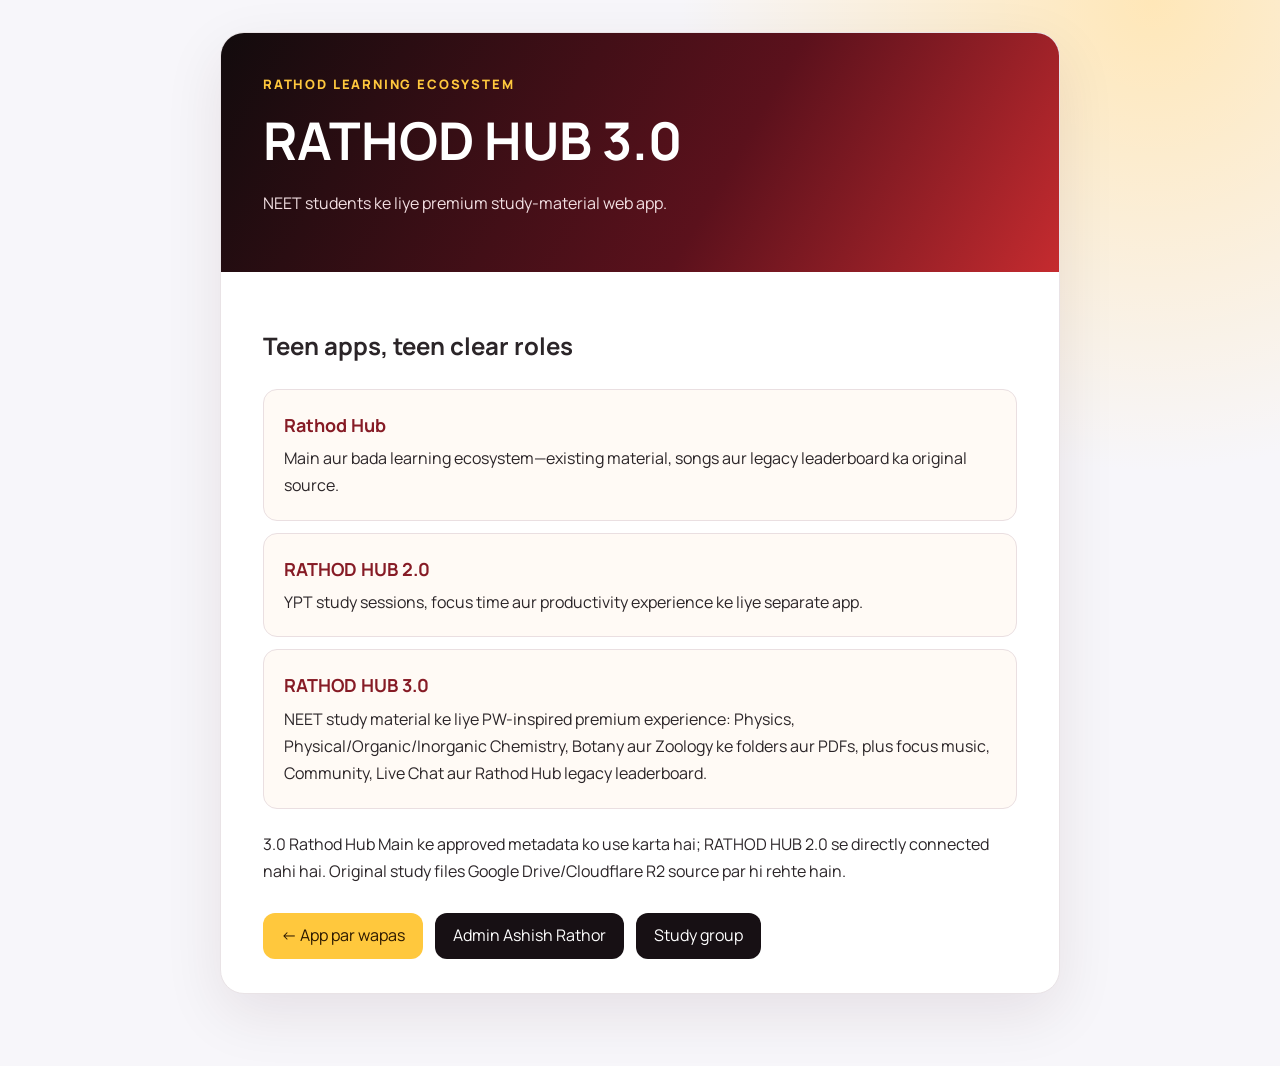
==== about.html @ cc2d690e "Finalize RATHOD HUB 3.0 branding, app-family SEO and Google metadata" ====
<!doctype html><html lang="hi-IN"><head><meta charset="utf-8"><meta name="viewport" content="width=device-width,initial-scale=1,viewport-fit=cover"><meta name="theme-color" content="#c92830"><link rel="canonical" href="https://teachnlogy7509-pixel.github.io/RATHOD-HUB-3.0/about.html"><link rel="icon" href="icons/icon.svg"><link rel="manifest" href="manifest.webmanifest"><link rel="stylesheet" href="styles.css"><title>About RATHOD HUB 3.0 — Rathod Learning Apps</title><meta name="description" content="Rathod Hub app family: Rathod Hub main ecosystem, RATHOD HUB 2.0 for YPT and focus time, and RATHOD HUB 3.0 for NEET study material."><style>body{background:#f7f6fa}.legal-shell{min-height:100vh;padding:32px 20px 72px;background:radial-gradient(circle at 90% 0,#ffe7b8 0,transparent 30%),#f7f6fa}.legal-card{max-width:840px;margin:auto;background:#fff;border:1px solid #e9e3e6;border-radius:24px;overflow:hidden;box-shadow:0 20px 60px rgba(50,15,22,.09)}.legal-hero{padding:42px;background:linear-gradient(120deg,#120b0d,#5b111c 60%,#c52b2f);color:white}.legal-brand{color:#ffc83d;font-weight:800;letter-spacing:.14em;font-size:13px}.legal-hero h1{font-size:clamp(32px,6vw,52px);margin:12px 0 8px}.legal-hero p{color:#f2dfe2;max-width:620px}.legal-body{padding:34px 42px;color:#2b2528;line-height:1.7}.family{display:grid;gap:12px;margin:22px 0}.family article{padding:20px;border:1px solid #eadfe1;border-radius:14px;background:#fffaf5}.family b{display:block;font-size:18px;color:#861b25}.family p{margin:5px 0 0}.legal-actions{display:flex;gap:12px;flex-wrap:wrap;margin-top:28px}.legal-btn{display:inline-flex;align-items:center;justify-content:center;min-height:46px;padding:0 18px;border-radius:12px;text-decoration:none;background:#171014;color:#fff!important}.legal-btn.gold{background:#ffc83d;color:#2a1700!important}@media(max-width:600px){.legal-shell{padding:0 0 40px}.legal-card{border-radius:0;border-left:0;border-right:0}.legal-hero,.legal-body{padding:28px 22px}}</style></head><body><main class="legal-shell"><article class="legal-card"><header class="legal-hero"><div class="legal-brand">RATHOD LEARNING ECOSYSTEM</div><h1>RATHOD HUB 3.0</h1><p>NEET students ke liye premium study-material web app.</p></header><div class="legal-body"><h2>Teen apps, teen clear roles</h2><div class="family"><article><b>Rathod Hub</b><p>Main aur bada learning ecosystem—existing material, songs aur legacy leaderboard ka original source.</p></article><article><b>RATHOD HUB 2.0</b><p>YPT study sessions, focus time aur productivity experience ke liye separate app.</p></article><article><b>RATHOD HUB 3.0</b><p>NEET study material ke liye PW-inspired premium experience: Physics, Physical/Organic/Inorganic Chemistry, Botany aur Zoology ke folders aur PDFs, plus focus music, Community, Live Chat aur Rathod Hub legacy leaderboard.</p></article></div><p>3.0 Rathod Hub Main ke approved metadata ko use karta hai; RATHOD HUB 2.0 se directly connected nahi hai. Original study files Google Drive/Cloudflare R2 source par hi rehte hain.</p><div class="legal-actions"><a class="legal-btn gold" href="index.html">← App par wapas</a><a class="legal-btn" href="https://t.me/Ashish_Thakur1" target="_blank" rel="noopener">Admin Ashish Rathor</a><a class="legal-btn" href="https://t.me/YPTSTUDY1" target="_blank" rel="noopener">Study group</a></div></div></article></main></body></html>
---- styles.css ----
@import url('https://fonts.googleapis.com/css2?family=Manrope:wght@400;500;600;700;800&display=swap');
:root{--ink:#171423;--muted:#777383;--canvas:#f6f5f9;--card:#fff;--line:#e9e6ef;--purple:#5a43d6;--purple2:#755ef0;--deep:#24185f;--lime:#d9ff69;--green:#16a779;--orange:#ff8a50;--shadow:0 10px 34px rgba(45,31,89,.08)}*{box-sizing:border-box}html{scroll-behavior:smooth}body{margin:0;min-height:100%;background:var(--canvas);color:var(--ink);font-family:Manrope,system-ui,sans-serif;-webkit-font-smoothing:antialiased}button,input,textarea,select{font:inherit}.app-shell{display:grid;grid-template-columns:256px minmax(0,1fr);min-height:100vh}.sidebar{position:sticky;top:0;height:100vh;padding:28px 18px 20px;background:#181329;color:white;display:flex;flex-direction:column;z-index:30}.brand{display:flex;align-items:center;gap:12px;padding:0 8px 34px;color:white;text-decoration:none;font-size:17px;font-weight:800;letter-spacing:.2px}.brand-mark,.mini-mark{display:grid;place-items:center;background:linear-gradient(145deg,#806cff,#563cda);color:#fff;box-shadow:0 9px 22px #806cff44}.brand-mark{width:42px;height:42px;border-radius:12px;font-size:21px}.brand b{color:#a899ff}.brand small{display:block;font-size:7px;letter-spacing:1.7px;color:#817d91;margin-top:2px}.sidebar nav{display:grid;gap:7px}.nav-item{min-height:49px;border:0;background:transparent;color:#a9a5b3;border-radius:11px;padding:0 13px;display:flex;align-items:center;gap:13px;text-align:left;cursor:pointer;font-weight:600}.nav-item:hover,.nav-item.active{color:#fff;background:#ffffff10}.nav-item.active{box-shadow:inset 3px 0 #8b76ff}.nav-icon{width:25px;font-size:20px;text-align:center}.nav-item i{margin-left:auto;font-size:8px;font-style:normal;background:#e7485c;color:#fff;padding:3px 5px;border-radius:4px;letter-spacing:.6px}.vip-panel{margin-top:26px;padding:15px;border:1px solid #ffffff12;border-radius:13px;background:linear-gradient(135deg,#2d2350,#201a38);display:flex;align-items:center;gap:10px}.vip-panel>span{display:grid;place-items:center;width:33px;height:33px;border-radius:9px;background:var(--lime);color:#322479}.vip-panel div{display:grid}.vip-panel b{font-size:12px}.vip-panel small{font-size:9px;color:#9993aa;margin-top:2px}.sidebar-foot{margin-top:auto;display:grid;gap:9px}.primary,.ghost,.cta-light,.play-btn{min-height:45px;border:0;border-radius:10px;padding:0 17px;cursor:pointer;font-weight:800;transition:.2s}.primary{background:var(--purple);color:white;box-shadow:0 7px 18px #5a43d63d}.primary:hover,.cta-light:hover{transform:translateY(-1px)}.ghost{background:#ffffff0f;color:#fff}.full{width:100%}main{padding:0 38px 54px;min-width:0;max-width:1500px;width:100%;margin:auto}.topbar{height:94px;display:flex;align-items:center;gap:14px}.topbar h1{font-size:23px;margin:1px 0 0}.topbar small{font-size:9px;letter-spacing:1.8px;color:var(--muted);font-weight:800}.top-actions{margin-left:auto;display:flex;align-items:center;gap:10px}.round-btn,.icon-btn{border:1px solid var(--line);background:var(--card);color:var(--ink);cursor:pointer}.round-btn{position:relative;width:42px;height:42px;border-radius:50%}.round-btn>span{position:absolute;right:5px;top:5px;width:7px;height:7px;background:#f35e6c;border:2px solid white;border-radius:50%}.icon-btn{width:42px;height:42px;border-radius:10px}.topbar #menuBtn,.mobile-brand{display:none}.badge{padding:8px 11px;border-radius:9px;background:white;border:1px solid var(--line);color:var(--muted);font-size:11px;font-weight:700}.badge.online{background:#e9f9f3;border-color:#c6ecde;color:#087b58}.view{display:none;animation:fadeUp .3s ease}.view.active{display:block}@keyframes fadeUp{from{opacity:.25;transform:translateY(8px)}}.card{background:var(--card);border:1px solid var(--line);border-radius:18px;box-shadow:var(--shadow)}.hero{position:relative;min-height:350px;padding:45px 48px;overflow:hidden;display:grid;grid-template-columns:1.1fr .9fr;background:linear-gradient(125deg,#3b288b 0%,#6245df 58%,#7658f2 100%);color:white}.hero:before{content:"";position:absolute;width:350px;height:350px;border:1px solid #ffffff15;border-radius:50%;right:-80px;top:-120px}.hero:after{content:"";position:absolute;width:180px;height:180px;background:#8f78ff;border-radius:50%;filter:blur(60px);right:28%;bottom:-120px}.hero-copy{z-index:2;align-self:center}.hero-label{display:inline-flex;background:#ffffff12;border:1px solid #ffffff1d;border-radius:7px;padding:7px 9px;font-size:9px;font-weight:800;letter-spacing:1.4px}.hero h2{font-size:45px;line-height:1.1;margin:16px 0 12px;letter-spacing:-1.5px}.hero p{max-width:580px;color:#e4defe;font-size:15px;line-height:1.65;margin:0}.hero-actions{display:flex;align-items:center;gap:12px;margin-top:24px}.cta-light{background:var(--lime);color:#2c215b}.cta-light span{margin-left:8px}.play-btn{background:transparent;color:white;border:1px solid #ffffff33}.play-btn span{font-size:10px;margin-right:7px}.hero-proof{display:flex;gap:9px;margin-top:22px;font-size:10px;color:#c9c0f3;font-weight:700}.hero-visual{position:relative;display:grid;place-items:center;z-index:2}.halo{position:absolute;width:265px;height:265px;border-radius:50%;background:#ffffff09;border:1px solid #ffffff17;box-shadow:0 0 0 35px #ffffff05}.book-stack{transform:rotate(-8deg);z-index:2}.book{position:relative;width:220px;height:64px;border-radius:9px 14px 14px 9px;padding:19px 21px;font-size:12px;font-weight:800;letter-spacing:1.2px;box-shadow:0 18px 30px #22135d55;border-left:7px solid #201759}.book b{float:right}.b1{background:#dfff75;color:#352a65;transform:translateX(12px)}.b2{background:#ff9a6e;color:#47253d;transform:translateX(-5px)}.b3{background:#fff;color:#46367f;transform:translateX(16px)}.float-card{position:absolute;padding:9px 12px;border-radius:9px;background:#fff;color:#443777;font-size:10px;font-weight:800;box-shadow:0 12px 22px #27165b33}.fc1{top:44px;right:20px;transform:rotate(5deg)}.fc2{bottom:35px;left:10px;transform:rotate(-4deg)}.section-title{display:flex;align-items:end;justify-content:space-between;margin:30px 2px 15px}.section-title h2{font-size:22px;margin:3px 0}.eyebrow{font-size:9px;font-weight:800;letter-spacing:1.6px;color:var(--purple)}.text-btn{border:0;background:transparent;color:var(--purple);font-weight:800;cursor:pointer;font-size:12px}.quick-grid{display:grid;grid-template-columns:repeat(4,1fr);gap:13px}.quick-card{min-width:0;padding:17px;border:1px solid var(--line);border-radius:15px;background:#fff;display:grid;grid-template-columns:45px 1fr auto;align-items:center;gap:11px;text-align:left;cursor:pointer;transition:.2s}.quick-card:hover{transform:translateY(-3px);box-shadow:var(--shadow)}.subject-icon{width:45px;height:45px;border-radius:12px;display:grid;place-items:center;font-size:21px}.physics .subject-icon{background:#ece9ff;color:#5b45d4}.chemistry .subject-icon{background:#fff0e9;color:#e26938}.biology .subject-icon{background:#e8f8f1;color:#13956b}.maths .subject-icon{background:#edf4ff;color:#3770c8}.quick-card div{display:grid;min-width:0}.quick-card b{font-size:13px}.quick-card small{font-size:9px;color:var(--muted);margin-top:3px;white-space:nowrap;overflow:hidden;text-overflow:ellipsis}.quick-card em{font-style:normal;color:#aaa5b4}.home-grid{display:grid;grid-template-columns:1fr 1fr;gap:15px;margin-top:15px}.continue-card,.community-card{padding:22px}.card-head{display:flex;align-items:center;justify-content:space-between}.card-head h3,.community-card h3{margin:4px 0;font-size:18px}.progress-ring{display:grid;place-items:center;width:43px;height:43px;border:5px solid #ece9f2;border-top-color:var(--purple);border-radius:50%;font-size:9px;font-weight:800}.continue-body{margin-top:16px;display:grid;grid-template-columns:50px 1fr 34px;align-items:center;gap:12px;background:#f7f6fa;border-radius:12px;padding:12px}.lesson-icon{width:50px;height:50px;border-radius:11px;background:#ddd7ff;color:var(--purple);display:grid;place-items:center}.continue-body>div:nth-child(2){display:grid}.continue-body b{font-size:12px}.continue-body small{font-size:9px;color:var(--muted);margin-top:3px}.continue-body button{border:0;background:#fff;width:32px;height:32px;border-radius:9px;color:var(--purple);cursor:pointer}.progress{height:4px;background:#e7e3ed;border-radius:4px;margin-top:9px}.progress i{display:block;width:5%;height:100%;background:var(--purple);border-radius:4px}.community-card{position:relative;overflow:hidden;color:white;background:linear-gradient(135deg,#19152a,#332769);display:grid;grid-template-columns:1fr 140px}.community-card p{font-size:11px;color:#bab5ca;max-width:300px;line-height:1.6}.community-card .primary{font-size:11px;min-height:38px}.live-pill{font-size:8px;font-weight:800;letter-spacing:1px;color:#78efc2}.live-pill i,.online-dot,.live-users i{display:inline-block;width:7px;height:7px;border-radius:50%;background:#22d49b;margin-right:5px;box-shadow:0 0 0 4px #22d49b20}.community-orbit{position:relative;display:grid;place-items:center}.community-orbit:before{content:"";position:absolute;width:110px;height:110px;border:1px solid #ffffff18;border-radius:50%}.community-orbit span{position:absolute;display:grid;place-items:center;width:39px;height:39px;border-radius:50%;background:#fff}.community-orbit span:nth-child(1){top:15px}.community-orbit span:nth-child(2){left:10px;bottom:12px}.community-orbit span:nth-child(3){right:7px;bottom:22px}.stat-strip{display:flex;align-items:center;justify-content:center;gap:45px;margin-top:18px;padding:20px;background:#edeaf7;border-radius:15px}.stat-strip button{border:0;background:transparent;display:grid;cursor:pointer}.stat-strip b{font-size:19px;color:#32276b}.stat-strip span{font-size:9px;color:var(--muted)}.stat-strip i{height:30px;width:1px;background:#d9d5e6}.page-banner{min-height:180px;border-radius:18px;background:linear-gradient(120deg,#ede9ff,#f8f6ff);padding:34px;display:flex;align-items:center;justify-content:space-between;border:1px solid #e2dcfb}.page-banner h2{font-size:32px;margin:5px 0}.page-banner p{color:var(--muted);font-size:12px}.banner-symbol{font-size:65px;color:#755fe4;opacity:.45;margin-right:40px}.page-banner.compact{min-height:135px}.live-users{font-size:11px;font-weight:800;color:#137b5d;background:#fff;padding:10px 13px;border-radius:9px}.library-tools{margin:20px 0}.search{width:100%;height:48px;border:1px solid var(--line);background:#fff;border-radius:11px;padding:0 16px;outline:none}.search:focus,input:focus,textarea:focus,select:focus{border-color:#806af0;box-shadow:0 0 0 3px #7158e51a}.chips{display:flex;gap:8px;margin-top:13px;overflow:auto}.chip{min-height:37px;border:1px solid var(--line);background:#fff;color:var(--muted);padding:0 14px;border-radius:9px;cursor:pointer;font-size:11px;font-weight:700}.chip.active{background:var(--purple);border-color:var(--purple);color:#fff}.material-grid{display:grid;grid-template-columns:repeat(auto-fill,minmax(230px,1fr));gap:14px}.material{padding:18px;box-shadow:none}.material:hover{box-shadow:var(--shadow)}.material .file-icon{width:46px;height:46px;border-radius:11px;background:#efecff;color:var(--purple);display:grid;place-items:center}.material h3{margin:16px 0 6px;font-size:14px}.material p{min-height:34px;color:var(--muted);font-size:10px;line-height:1.6}.material footer{display:flex;align-items:center;justify-content:space-between;margin-top:15px}.subject{display:inline-block;background:#eeebff;color:var(--purple);border-radius:6px;padding:5px 7px;font-size:8px;font-weight:800}.material a{color:var(--purple);font-size:10px;font-weight:800;text-decoration:none}.empty{text-align:center;padding:60px;color:var(--muted)}.empty span{display:block;font-size:40px}.empty b{display:block;color:var(--ink);margin:10px 0 2px}.empty p{font-size:11px}.hidden{display:none!important}.chat-layout{height:calc(100vh - 265px);min-height:480px;margin-top:16px;display:grid;grid-template-rows:auto 1fr auto;overflow:hidden}.chat-head{padding:15px 19px;border-bottom:1px solid var(--line);display:flex;align-items:center;gap:10px}.room-avatar{width:43px;height:43px;border-radius:12px;background:var(--purple);color:#fff;display:grid;place-items:center;font-size:11px;font-weight:800}.chat-head>div:nth-child(2){display:grid}.chat-head b{font-size:12px}.chat-head small{font-size:9px;color:var(--muted);margin-top:3px}.chat-head .round-btn{margin-left:auto;border:0}.messages{padding:20px;overflow-y:auto;display:flex;flex-direction:column;gap:11px;background:#fbfafe}.message{align-self:flex-start;max-width:min(620px,83%);padding:10px 13px;border-radius:3px 14px 14px 14px;background:#f0edf7;font-size:12px}.message.mine{align-self:flex-end;background:var(--purple);color:#fff;border-radius:14px 3px 14px 14px}.message header{display:flex;gap:15px;justify-content:space-between;font-size:8px;color:var(--muted);margin-bottom:4px}.message.mine header{color:#d9d1ff}.message p{margin:0;line-height:1.5;word-break:break-word}.composer{padding:13px;display:grid;grid-template-columns:auto 1fr auto;gap:8px;border-top:1px solid var(--line)}.composer input{border:1px solid var(--line);border-radius:10px;padding:0 13px;outline:none}.attach-btn,.send-btn{width:42px;height:42px;border-radius:10px;cursor:pointer}.attach-btn{background:#f2f0f7;border:0;color:var(--purple)}.send-btn{background:var(--purple);border:0;color:#fff}.doubt-banner{background:linear-gradient(120deg,#2b206c,#6648df);color:white}.doubt-banner .eyebrow{color:#d9ff69}.doubt-banner p{color:#d8d2f2}.doubt-info{display:flex;gap:10px;align-items:center;margin:16px 0;padding:12px 15px;border-radius:11px;background:#fff3db;color:#76551a}.doubt-info p{margin:0;font-size:10px}.doubt-list{display:grid;gap:11px}.doubt{padding:18px;border:1px solid var(--line);border-radius:14px;background:#fff;display:grid;grid-template-columns:1fr auto;gap:10px}.doubt h3{font-size:13px;margin:8px 0}.doubt p,.doubt time{font-size:9px;color:var(--muted)}dialog{width:min(500px,calc(100% - 28px));border:0;border-radius:17px;padding:0;box-shadow:0 25px 70px #1c153f55}dialog::backdrop{background:#171124a8;backdrop-filter:blur(5px)}.modal-card{padding:24px;display:grid;gap:17px}.modal-head{display:flex;justify-content:space-between}.modal-head h3{margin:4px 0}.modal-card label{display:grid;gap:7px;font-size:11px;font-weight:800}.modal-card textarea,.modal-card select{border:1px solid var(--line);border-radius:9px;padding:11px;resize:vertical;outline:none}.toast{position:fixed;right:22px;bottom:22px;z-index:100;background:#181329;color:#fff;padding:11px 15px;border-radius:9px;font-size:11px;opacity:0;transform:translateY(12px);transition:.2s}.toast.show{opacity:1;transform:none}.mobile-nav{display:none}
@media(max-width:1000px){.quick-grid{grid-template-columns:1fr 1fr}.hero{grid-template-columns:1fr}.hero-visual{display:none}.home-grid{grid-template-columns:1fr}.hero h2{font-size:40px}}
@media(max-width:760px){body{background:#f7f6fa}.app-shell{display:block}.sidebar{display:none}main{padding:0 15px calc(92px + env(safe-area-inset-bottom));max-width:none}.topbar{position:sticky;top:0;z-index:20;height:66px;margin:0 -15px;padding:0 15px;background:#f7f6fae8;backdrop-filter:blur(14px);border-bottom:1px solid #ece9f1}.topbar #menuBtn,.desktop-heading,.top-actions .round-btn{display:none}.mobile-brand{display:flex;align-items:center;gap:9px;font-size:14px}.mini-mark{width:34px;height:34px;border-radius:10px}.top-actions{margin-left:auto}.badge{font-size:8px;padding:6px 8px}.hero{min-height:330px;padding:30px 22px;border-radius:16px;margin-top:10px;background:linear-gradient(145deg,#37267f,#6749df)}.hero h2{font-size:34px;margin-top:20px}.hero p{font-size:13px}.hero-actions{align-items:stretch;flex-direction:column}.hero-actions button{width:100%}.hero-proof{justify-content:center}.section-title{margin-top:25px}.section-title h2{font-size:19px}.quick-grid{display:flex;overflow-x:auto;scroll-snap-type:x mandatory;gap:10px;margin-right:-15px;padding-right:15px;scrollbar-width:none}.quick-card{flex:0 0 82%;scroll-snap-align:start;min-height:86px}.home-grid{display:block}.continue-card,.community-card{margin-top:12px;padding:18px}.community-card{min-height:190px;grid-template-columns:1fr 110px}.stat-strip{gap:17px;padding:15px 8px;justify-content:space-around}.stat-strip b{font-size:15px}.stat-strip span{font-size:7px}.page-banner{min-height:150px;margin:10px 0 0;padding:24px 20px;border-radius:15px}.page-banner h2{font-size:26px}.page-banner p{font-size:10px;line-height:1.5}.banner-symbol{display:none}.page-banner.compact{min-height:125px}.library-tools{margin:14px 0}.search{height:46px}.chips{margin-right:-15px;padding-right:15px}.chip{flex:0 0 auto}.material-grid{grid-template-columns:1fr}.material{display:grid;grid-template-columns:48px 1fr;column-gap:12px}.material h3{margin:2px 0 5px}.material p{margin:0}.material footer{grid-column:2;margin-top:9px}.chat-layout{height:calc(100dvh - 220px);min-height:430px;margin-top:12px;border-radius:15px}.messages{padding:14px}.composer{padding:10px}.attach-btn,.send-btn{width:40px;height:40px}.doubt-banner{align-items:flex-start;flex-direction:column;gap:12px}.doubt-banner .cta-light{width:100%}.doubt{grid-template-columns:1fr}.mobile-nav{position:fixed;display:grid;grid-template-columns:repeat(4,1fr);left:10px;right:10px;bottom:calc(8px + env(safe-area-inset-bottom));height:67px;padding:5px;background:#181329;border-radius:18px;z-index:40;box-shadow:0 14px 35px #17112455}.mobile-nav button{border:0;background:transparent;color:#858090;display:grid;place-items:center;align-content:center;gap:2px;border-radius:13px;cursor:pointer}.mobile-nav button.active{color:#fff;background:#ffffff0d}.mobile-nav span{font-size:21px;line-height:1}.mobile-nav small{font-size:8px;font-weight:700}.mobile-nav .mobile-live span{display:grid;place-items:center;width:34px;height:34px;margin-top:-20px;border-radius:50%;background:var(--lime);color:#332773;border:4px solid #181329}.toast{left:15px;right:15px;bottom:95px;text-align:center}.view{padding-bottom:6px}}
@media(prefers-color-scheme:dark){:root{--canvas:#111018;--card:#1b1924;--ink:#fff;--muted:#aaa5b3;--line:#302d3a;--shadow:none}.topbar{background:#111018e8}.quick-card,.search,.chip,.doubt{background:var(--card)}.continue-body,.messages{background:#15131d}.continue-body button{background:#262330}.stat-strip{background:#201c32}.page-banner{background:linear-gradient(120deg,#211b3e,#181525)}.round-btn,.icon-btn,.badge{background:var(--card);color:var(--ink)}.doubt-info{background:#322918;color:#f2cc81}}@media(prefers-reduced-motion:reduce){*{scroll-behavior:auto!important;transition:none!important;animation:none!important}}
.batch-bar{min-height:128px;padding:26px 31px;border-radius:18px 18px 0 0;background:linear-gradient(120deg,#1d1a25,#4a4b52);color:#fff;display:flex;align-items:center;justify-content:space-between}.batch-bar span:first-child{font-size:9px;letter-spacing:1.5px;color:#c7c2d6;font-weight:800}.batch-bar h2{font-size:27px;margin:7px 0}.vip-badge{padding:10px 13px!important;border:1px solid #d9ff69;border-radius:9px;color:#d9ff69!important}.catalog-shell{margin-top:-1px;border-radius:0 0 18px 18px;padding:27px;min-height:510px;box-shadow:none}.catalog-top{display:grid;grid-template-columns:auto 1fr 340px;align-items:center;gap:14px;padding-bottom:20px;border-bottom:1px solid var(--line)}.catalog-top h2{font-size:24px;margin:4px 0}.catalog-top p{font-size:10px;color:var(--muted);margin:0}.catalog-search{align-self:center}.back-btn{width:40px;height:40px;border:1px solid var(--line);border-radius:10px;background:var(--card);color:var(--ink);font-size:19px;cursor:pointer}.catalog-grid{display:grid;gap:13px;margin-top:21px}.subject-catalog{grid-template-columns:repeat(3,1fr)}.subject-card{min-height:100px;padding:15px;border:1px solid var(--line);border-radius:13px;background:var(--card);display:grid;grid-template-columns:48px 1fr auto;align-items:center;gap:13px;text-align:left;cursor:pointer;transition:.2s}.subject-card:hover,.folder-card:hover{transform:translateY(-2px);box-shadow:var(--shadow);border-color:#d3ccef}.catalog-icon{width:48px;height:48px;border-radius:12px;display:grid;place-items:center;font-size:21px;background:#efecff}.subject-card.orange .catalog-icon{background:#fff0e8}.subject-card.rose .catalog-icon{background:#ffebef}.subject-card.blue .catalog-icon{background:#eaf2ff}.subject-card.green .catalog-icon{background:#e8f8ef}.subject-card.cyan .catalog-icon{background:#e8f8fa}.subject-card div{display:grid}.subject-card div>span{font-size:8px;color:var(--purple);font-weight:800}.subject-card b{font-size:13px;margin:2px 0}.subject-card small{font-size:9px;color:var(--muted)}.subject-card em,.folder-card em{font-style:normal;font-size:22px;color:#aaa5b4}.folder-catalog{grid-template-columns:repeat(3,1fr)}.folder-card{position:relative;min-height:130px;padding:18px;border:1px solid var(--line);border-radius:13px;background:var(--card);display:grid;grid-template-columns:42px 1fr auto;align-items:center;gap:12px;text-align:left;cursor:pointer;transition:.2s;overflow:hidden}.folder-code{position:absolute;left:14px;top:12px;font-size:8px;font-weight:800;color:var(--purple);background:#efecff;border-radius:5px;padding:4px 6px}.folder-icon{width:42px;height:42px;margin-top:17px;border-radius:10px;background:#f5f2ff;color:var(--purple);display:grid;place-items:center;font-weight:800}.folder-card div{display:grid;margin-top:17px}.folder-card b{font-size:13px}.folder-card small{font-size:8px;color:var(--muted);margin:3px 0 8px}.folder-card div>span{font-size:8px;color:var(--green);font-weight:800}.pdf-catalog{grid-template-columns:1fr}.pdf-row{min-height:72px;padding:12px 15px;border:1px solid var(--line);border-radius:12px;background:var(--card);display:grid;grid-template-columns:45px 1fr auto auto;align-items:center;gap:12px}.pdf-icon{width:43px;height:43px;border-radius:9px;background:#ffe9e9;color:#d94747;display:grid;place-items:center;font-size:9px;font-weight:800}.pdf-row div{display:grid}.pdf-row b{font-size:12px}.pdf-row small,.pdf-size{font-size:9px;color:var(--muted)}.pdf-row a{padding:9px 13px;border-radius:8px;background:var(--purple);color:#fff;text-decoration:none;font-size:9px;font-weight:800}
@media(max-width:1000px){.subject-catalog,.folder-catalog{grid-template-columns:1fr 1fr}}
@media(max-width:760px){.batch-bar{min-height:112px;margin:10px 0 0;padding:20px;border-radius:15px 15px 0 0}.batch-bar h2{font-size:19px;max-width:230px}.vip-badge{font-size:7px}.catalog-shell{padding:16px;min-height:560px}.catalog-top{grid-template-columns:auto 1fr}.catalog-top .catalog-search{grid-column:1/3}.catalog-top h2{font-size:20px}.subject-catalog,.folder-catalog{grid-template-columns:1fr}.subject-card{min-height:88px}.folder-card{min-height:112px}.pdf-row{grid-template-columns:42px 1fr auto}.pdf-size{display:none}.pdf-row a{grid-column:3}.catalog-grid{margin-top:14px}}
.music-hero,.rank-hero{min-height:190px;padding:33px 38px;border-radius:18px;color:#fff;display:flex;align-items:center;justify-content:space-between;overflow:hidden}.music-hero{background:radial-gradient(circle at 82% 30%,#ba69ef 0,transparent 23%),linear-gradient(120deg,#20133f,#632c92)}.music-hero .eyebrow,.rank-hero .eyebrow{color:#d9ff69}.music-hero h2,.rank-hero h2{font-size:34px;margin:7px 0}.music-hero p,.rank-hero p{max-width:560px;color:#d8cfdf;font-size:11px}.music-stats{display:flex;gap:8px;font-size:9px;color:#d9ff69}.vinyl{width:126px;height:126px;border-radius:50%;display:grid;place-items:center;background:repeating-radial-gradient(circle,#16111f 0 7px,#292030 8px 10px);box-shadow:0 0 0 12px #ffffff0a}.vinyl i{width:39px;height:39px;border-radius:50%;display:grid;place-items:center;background:#d9ff69;color:#4a286a;font-style:normal;font-weight:800}.music-layout{display:grid;grid-template-columns:1fr 300px;gap:16px}.music-title{margin-top:24px}.song-list{display:grid;gap:9px}.song-row{min-height:68px;padding:10px 13px;border:1px solid var(--line);border-radius:12px;background:var(--card);display:grid;grid-template-columns:28px 44px 1fr 38px;align-items:center;gap:11px;text-align:left;cursor:pointer}.song-row:hover,.song-row.playing{border-color:#a58feb;background:#f8f5ff}.song-no{font-size:9px;color:var(--muted)}.song-cover{width:42px;height:42px;border-radius:9px;background:linear-gradient(145deg,#5d3c8a,#bf5ed8);color:#fff;display:grid;place-items:center;font-size:17px}.song-meta{display:grid}.song-meta b{font-size:11px}.song-meta small{font-size:8px;color:var(--muted);margin-top:3px}.play-circle{width:34px;height:34px;border-radius:50%;display:grid;place-items:center;background:#eee9ff;color:var(--purple);font-size:9px}.now-playing{position:sticky;top:110px;align-self:start;margin-top:24px;padding:23px;text-align:center}.album-art{height:190px;border-radius:15px;margin:16px 0;display:grid;place-items:center;background:radial-gradient(circle,#d9ff69 0 16%,#5d3b85 17% 31%,#24172e 32% 100%);box-shadow:inset 0 0 0 1px #ffffff16}.album-art span{font-size:25px}.now-playing h3{font-size:14px;margin:0}.now-playing p,.now-playing small{font-size:8px;color:var(--muted)}.now-playing audio{width:100%;height:40px;margin:13px 0}.rank-hero{background:radial-gradient(circle at 80% 20%,#d9ff6940 0,transparent 25%),linear-gradient(120deg,#1d1934,#5340ab)}.season-pill{padding:10px 13px;border:1px solid #d9ff69;border-radius:9px;color:#d9ff69;font-size:9px;font-weight:800}.podium{min-height:245px;display:flex;justify-content:center;align-items:end;gap:14px;padding:26px 15px 0}.podium-place{position:relative;width:180px;padding:20px 12px;text-align:center;border:1px solid var(--line);border-radius:16px 16px 0 0;background:var(--card);display:grid;justify-items:center}.podium-place.p1{min-height:220px;border-color:#e8c754;background:linear-gradient(#fffbed,var(--card))}.podium-place.p2{min-height:183px}.podium-place.p3{min-height:165px}.medal{position:absolute;top:-15px;font-size:27px}.rank-avatar{width:38px;height:38px;border-radius:50%;object-fit:cover;background:#e8e3ff;color:var(--purple);display:grid;place-items:center;font-size:10px;font-weight:800}.rank-avatar.large{width:57px;height:57px;margin:7px}.podium-place b{font-size:11px}.podium-place small{font-size:8px;color:var(--muted)}.podium-place strong{font-size:12px;color:var(--purple);margin-top:7px}.podium-place>i{position:absolute;bottom:-13px;width:30px;height:30px;border-radius:50%;display:grid;place-items:center;background:var(--purple);color:#fff;font-style:normal;font-size:10px;font-weight:800}.leaderboard-card{padding:20px;margin-top:14px;box-shadow:none}.leaderboard-head{display:flex;justify-content:space-between;align-items:end;padding-bottom:15px;border-bottom:1px solid var(--line)}.leaderboard-head h3{margin:4px 0}.leaderboard-head>span{font-size:9px;color:var(--muted)}.leaderboard-rows{display:grid}.leader-row{min-height:63px;display:grid;grid-template-columns:35px 42px 1fr auto;align-items:center;gap:10px;border-bottom:1px solid var(--line)}.rank-num{font-size:11px;color:var(--muted)}.leader-row>div{display:grid}.leader-row>div b{font-size:11px}.leader-row>div small,.leader-row>strong small{font-size:8px;color:var(--muted)}.leader-row>strong{font-size:12px;color:var(--purple)}
@media(max-width:760px){.mobile-nav.five{grid-template-columns:repeat(5,1fr)}.music-hero,.rank-hero{min-height:180px;margin-top:10px;padding:25px 21px}.music-hero h2,.rank-hero h2{font-size:28px}.vinyl{width:86px;height:86px}.music-layout{display:block}.now-playing{position:static;margin-top:14px}.album-art{height:150px}.song-row{grid-template-columns:25px 42px 1fr 34px}.podium{gap:7px;padding-left:0;padding-right:0}.podium-place{width:31%;padding:16px 5px}.podium-place.p1{min-height:200px}.podium-place.p2{min-height:170px}.podium-place.p3{min-height:154px}.podium-place b{max-width:100%;white-space:nowrap;overflow:hidden;text-overflow:ellipsis}.rank-avatar.large{width:48px;height:48px}.leaderboard-card{padding:14px}.leader-row{grid-template-columns:27px 38px 1fr auto}.season-pill{font-size:7px}}
.admin-hero{min-height:190px;padding:34px 38px;border-radius:18px;background:radial-gradient(circle at 78% 20%,#f7c94840 0,transparent 28%),linear-gradient(120deg,#120d0e,#65151c 58%,#b12429);color:#fff;display:flex;align-items:center;justify-content:space-between}.admin-hero .eyebrow{color:#f7c948}.admin-hero h2{font-size:33px;margin:7px 0}.admin-hero p{font-size:11px;color:#e5c8c8}.admin-shield{font-size:70px;filter:drop-shadow(0 15px 20px #0006)}.sync-status{display:flex;align-items:center;gap:11px;margin:15px 0;padding:14px 17px;border:1px solid #e7c45c;border-radius:12px;background:#fff9e8}.sync-dot{width:11px;height:11px;border-radius:50%;background:#18ac78;box-shadow:0 0 0 5px #18ac7820}.sync-status div{display:grid}.sync-status b{font-size:12px}.sync-status small{font-size:9px;color:var(--muted)}.admin-grid{display:grid;grid-template-columns:1fr 1fr;gap:15px}.admin-card{padding:23px;box-shadow:none}.admin-card h3{margin:5px 0}.admin-card>p{font-size:10px;color:var(--muted)}.admin-card label{display:grid;gap:6px;margin-top:13px;font-size:9px;font-weight:800;color:var(--muted)}.admin-card input,.admin-card select{height:43px;border:1px solid var(--line);border-radius:9px;background:var(--card);color:var(--ink);padding:0 11px;outline:none}.form-two{display:grid;grid-template-columns:1fr 1fr;gap:10px}.admin-submit{width:100%;height:44px;margin-top:17px;border:0;border-radius:9px;background:#c92830;color:#fff;font-weight:800;cursor:pointer}.admin-submit.gold{background:#f3bd34;color:#2c1711}.connector-note{margin-top:15px;padding:17px;border:1px dashed #c8a138;border-radius:12px;background:#191315;color:#fff}.connector-note b{font-size:11px;color:#f7c948}.connector-note p{font-size:9px;color:#b9aeb0;line-height:1.6;margin-bottom:0}
@media(max-width:760px){.admin-hero{min-height:170px;margin-top:10px;padding:24px 20px}.admin-hero h2{font-size:27px}.admin-shield{font-size:45px}.admin-grid{grid-template-columns:1fr}.form-two{grid-template-columns:1fr}.sync-status small{line-height:1.4}}
:root{--purple:#c92830;--purple2:#ef4b3f;--deep:#2a0f13;--lime:#f7c948}.sidebar{background:linear-gradient(180deg,#100c0d,#1b1113)}.brand-mark,.mini-mark{background:linear-gradient(145deg,#f0b52d,#c51f2b);box-shadow:0 9px 22px #c9283044}.brand b{color:#f4c84e}.nav-item.active{box-shadow:inset 3px 0 #f2be3b}.vip-panel{background:linear-gradient(135deg,#31161a,#1d1214);border-color:#f2be3b2e}.hero{background:radial-gradient(circle at 78% 24%,#ff9d3b45 0,transparent 27%),linear-gradient(125deg,#1a0f12 0%,#741b23 56%,#cf3536 100%)}.b1{background:#f7c948}.b2{background:#ff704f}.community-card{background:linear-gradient(135deg,#161012,#42151b)}.mobile-nav{background:#130e0f}.mobile-nav .mobile-live span{background:#f7c948;color:#5a161c;border-color:#130e0f}.music-hero{background:radial-gradient(circle at 82% 30%,#f7c94855 0,transparent 23%),linear-gradient(120deg,#120d0e,#681c28)}.rank-hero{background:radial-gradient(circle at 80% 20%,#f7c94855 0,transparent 25%),linear-gradient(120deg,#120d0e,#6f1d22)}.song-cover{background:linear-gradient(145deg,#c92830,#f2b93b)}.album-art{background:radial-gradient(circle,#f7c948 0 16%,#a3262c 17% 31%,#1b1113 32% 100%)}
.community-hero{min-height:190px;padding:34px 38px;border-radius:18px;background:radial-gradient(circle at 80% 30%,#f7c94855 0,transparent 24%),linear-gradient(120deg,#120d0e,#7c1b24 62%,#dc3639);color:#fff;display:flex;align-items:center;justify-content:space-between}.community-hero .eyebrow{color:#f7c948}.community-hero h2{font-size:34px;margin:7px 0}.community-hero p{font-size:11px;color:#f1d9d9}.community-faces{display:flex}.community-faces span{width:61px;height:61px;margin-left:-12px;border:5px solid #7a1c23;border-radius:50%;background:#fff;display:grid;place-items:center;font-size:27px}.community-composer{margin:15px 0;padding:15px;display:grid;grid-template-columns:43px 1fr auto;align-items:center;gap:11px;box-shadow:none}.composer-avatar,.post-avatar{border-radius:50%;background:linear-gradient(145deg,#f7c948,#d32830);color:#fff;display:grid;place-items:center;font-weight:800}.composer-avatar{width:43px;height:43px}.community-composer textarea{min-height:65px;border:1px solid var(--line);border-radius:11px;padding:12px;resize:vertical;outline:none}.community-composer button{height:42px;border:0;border-radius:9px;background:#c92830;color:#fff;padding:0 18px;font-weight:800;cursor:pointer}.community-filter{display:flex;justify-content:space-between;align-items:center;margin:20px 2px 11px}.community-filter b{font-size:14px}.community-filter span{font-size:9px;color:var(--muted)}.community-feed{display:grid;gap:12px;max-width:820px}.community-post{padding:18px;box-shadow:none}.community-post header{display:flex;align-items:center;gap:10px}.post-avatar{width:39px;height:39px;font-size:10px}.community-post header>div{display:grid}.community-post header b{font-size:11px}.community-post header small{font-size:8px;color:var(--muted)}.post-menu{margin-left:auto;color:var(--muted)}.community-post>p{font-size:12px;line-height:1.65;margin:15px 0;white-space:pre-wrap}.reaction-summary{min-height:25px;display:flex;align-items:center;gap:5px;border-bottom:1px solid var(--line);padding-bottom:8px}.reaction-summary span{font-size:9px;background:#f4f1f5;padding:4px 6px;border-radius:10px}.reaction-summary small{margin-left:auto;color:var(--muted);font-size:8px}.reaction-bar{display:grid;grid-template-columns:repeat(6,1fr);gap:5px;padding:9px 0}.reaction-bar button{height:34px;border:0;border-radius:8px;background:#f7f5f8;cursor:pointer}.reaction-bar button.active{background:#ffe4a1;box-shadow:inset 0 0 0 1px #e6b12d}.comment-list{display:grid;gap:8px}.comment{display:grid;grid-template-columns:31px 1fr;gap:8px}.comment>span{width:30px;height:30px;border-radius:50%;background:#efe9e9;color:#a02329;display:grid;place-items:center;font-size:8px;font-weight:800}.comment>div{background:#f6f4f6;border-radius:10px;padding:8px 10px}.comment b{font-size:9px}.comment small{font-size:7px;color:var(--muted)}.comment p{font-size:9px;margin:4px 0}.comment button,.show-comments{border:0;background:transparent;color:#b32229;font-size:8px;font-weight:800;cursor:pointer;padding:0}.show-comments{margin-top:9px}.support-links{display:grid;grid-template-columns:repeat(8,1fr);gap:9px;margin-top:16px}.support-links a{min-height:68px;border:1px solid var(--line);border-radius:12px;background:var(--card);color:var(--ink);text-decoration:none;display:grid;place-items:center;align-content:center;gap:4px}.support-links span{color:#c92830;font-size:18px}.support-links b{font-size:8px}.mobile-nav.six{grid-template-columns:repeat(6,1fr)}.mobile-nav.six small{font-size:7px}
@media(max-width:760px){.community-hero{min-height:170px;margin-top:10px;padding:25px 20px}.community-hero h2{font-size:28px}.community-faces span{width:43px;height:43px;font-size:19px}.community-composer{grid-template-columns:38px 1fr;padding:12px}.community-composer button{grid-column:2}.composer-avatar{width:38px;height:38px}.reaction-bar{grid-template-columns:repeat(6,1fr)}.support-links{grid-template-columns:repeat(4,1fr)}.community-filter span{display:none}.mobile-nav.six{left:5px;right:5px}.mobile-nav.six button{min-width:0}.mobile-nav.six span{font-size:18px}.mobile-nav.six .mobile-live span{width:32px;height:32px}.mobile-nav.six small{font-size:6px}}

.seo-intro{margin-top:18px;padding:24px 26px;box-shadow:none}.seo-intro h2{margin:6px 0 8px;font-size:20px}.seo-intro p{margin:0;color:var(--muted);font-size:11px;line-height:1.7;max-width:900px}@media(max-width:760px){.seo-intro{padding:20px}.seo-intro h2{font-size:18px}}
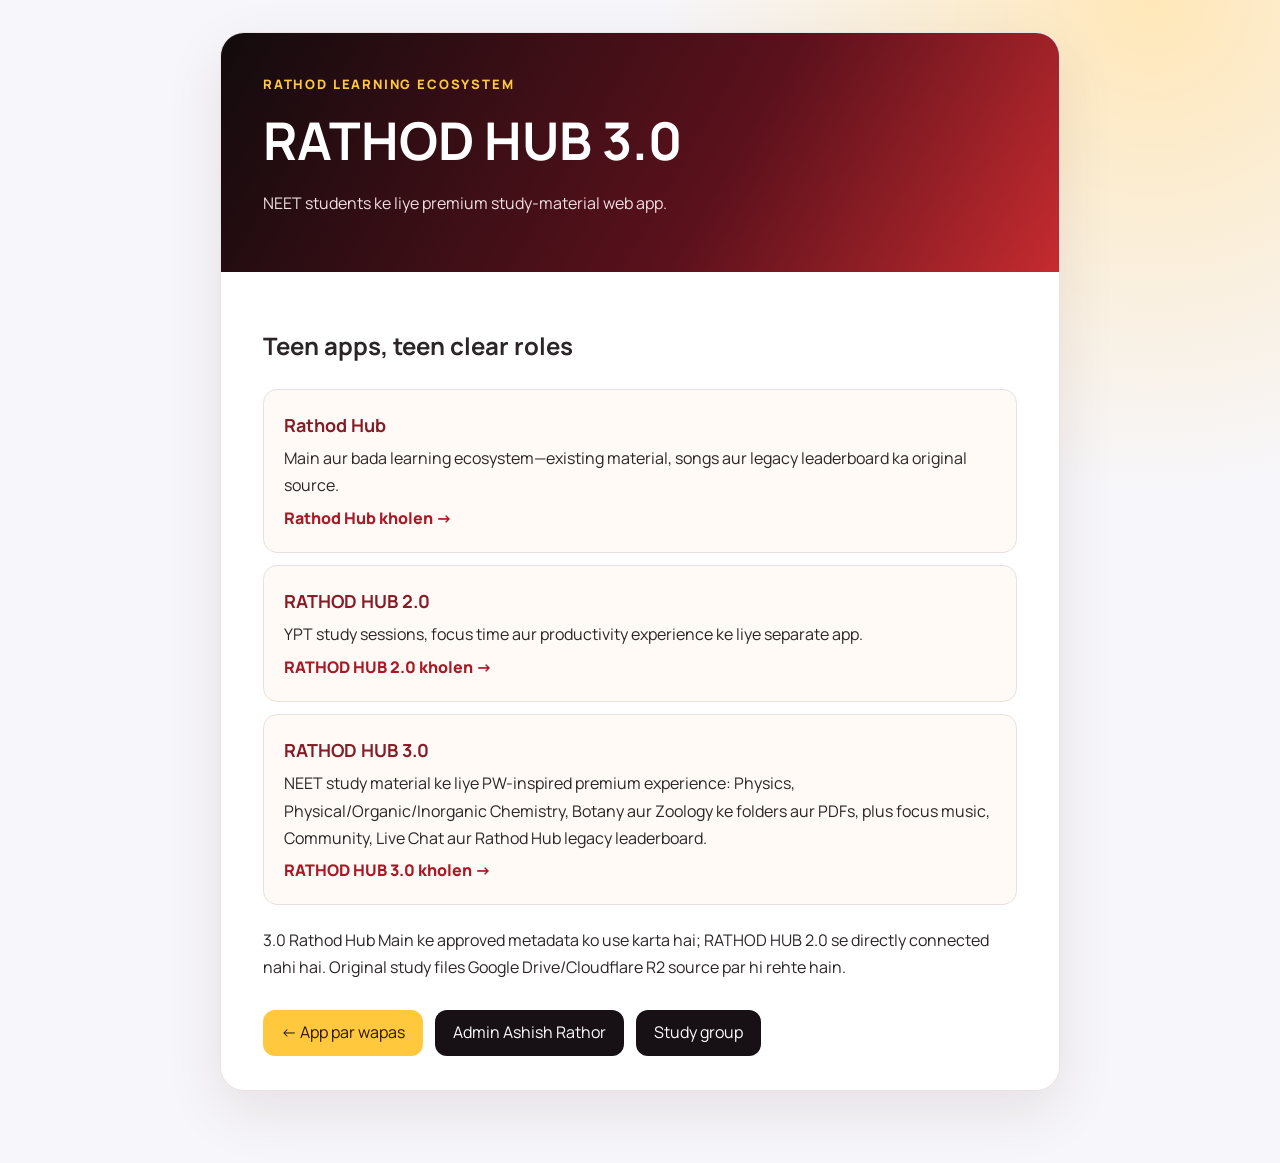
==== commit 66fd984c: "Add Google verification, app-family links and automatic Firebase data loading" ====
--- a/about.html
+++ b/about.html
@@ -1 +1 @@
-<!doctype html><html lang="hi-IN"><head><meta charset="utf-8"><meta name="viewport" content="width=device-width,initial-scale=1,viewport-fit=cover"><meta name="theme-color" content="#c92830"><link rel="canonical" href="https://teachnlogy7509-pixel.github.io/RATHOD-HUB-3.0/about.html"><link rel="icon" href="icons/icon.svg"><link rel="manifest" href="manifest.webmanifest"><link rel="stylesheet" href="styles.css"><title>About RATHOD HUB 3.0 — Rathod Learning Apps</title><meta name="description" content="Rathod Hub app family: Rathod Hub main ecosystem, RATHOD HUB 2.0 for YPT and focus time, and RATHOD HUB 3.0 for NEET study material."><style>body{background:#f7f6fa}.legal-shell{min-height:100vh;padding:32px 20px 72px;background:radial-gradient(circle at 90% 0,#ffe7b8 0,transparent 30%),#f7f6fa}.legal-card{max-width:840px;margin:auto;background:#fff;border:1px solid #e9e3e6;border-radius:24px;overflow:hidden;box-shadow:0 20px 60px rgba(50,15,22,.09)}.legal-hero{padding:42px;background:linear-gradient(120deg,#120b0d,#5b111c 60%,#c52b2f);color:white}.legal-brand{color:#ffc83d;font-weight:800;letter-spacing:.14em;font-size:13px}.legal-hero h1{font-size:clamp(32px,6vw,52px);margin:12px 0 8px}.legal-hero p{color:#f2dfe2;max-width:620px}.legal-body{padding:34px 42px;color:#2b2528;line-height:1.7}.family{display:grid;gap:12px;margin:22px 0}.family article{padding:20px;border:1px solid #eadfe1;border-radius:14px;background:#fffaf5}.family b{display:block;font-size:18px;color:#861b25}.family p{margin:5px 0 0}.legal-actions{display:flex;gap:12px;flex-wrap:wrap;margin-top:28px}.legal-btn{display:inline-flex;align-items:center;justify-content:center;min-height:46px;padding:0 18px;border-radius:12px;text-decoration:none;background:#171014;color:#fff!important}.legal-btn.gold{background:#ffc83d;color:#2a1700!important}@media(max-width:600px){.legal-shell{padding:0 0 40px}.legal-card{border-radius:0;border-left:0;border-right:0}.legal-hero,.legal-body{padding:28px 22px}}</style></head><body><main class="legal-shell"><article class="legal-card"><header class="legal-hero"><div class="legal-brand">RATHOD LEARNING ECOSYSTEM</div><h1>RATHOD HUB 3.0</h1><p>NEET students ke liye premium study-material web app.</p></header><div class="legal-body"><h2>Teen apps, teen clear roles</h2><div class="family"><article><b>Rathod Hub</b><p>Main aur bada learning ecosystem—existing material, songs aur legacy leaderboard ka original source.</p></article><article><b>RATHOD HUB 2.0</b><p>YPT study sessions, focus time aur productivity experience ke liye separate app.</p></article><article><b>RATHOD HUB 3.0</b><p>NEET study material ke liye PW-inspired premium experience: Physics, Physical/Organic/Inorganic Chemistry, Botany aur Zoology ke folders aur PDFs, plus focus music, Community, Live Chat aur Rathod Hub legacy leaderboard.</p></article></div><p>3.0 Rathod Hub Main ke approved metadata ko use karta hai; RATHOD HUB 2.0 se directly connected nahi hai. Original study files Google Drive/Cloudflare R2 source par hi rehte hain.</p><div class="legal-actions"><a class="legal-btn gold" href="index.html">← App par wapas</a><a class="legal-btn" href="https://t.me/Ashish_Thakur1" target="_blank" rel="noopener">Admin Ashish Rathor</a><a class="legal-btn" href="https://t.me/YPTSTUDY1" target="_blank" rel="noopener">Study group</a></div></div></article></main></body></html>+<!doctype html><html lang="hi-IN"><head><meta charset="utf-8"><meta name="viewport" content="width=device-width,initial-scale=1,viewport-fit=cover"><meta name="theme-color" content="#c92830"><link rel="canonical" href="https://teachnlogy7509-pixel.github.io/RATHOD-HUB-3.0/about.html"><link rel="icon" href="icons/icon.svg"><link rel="manifest" href="manifest.webmanifest"><link rel="stylesheet" href="styles.css"><title>About RATHOD HUB 3.0 — Rathod Learning Apps</title><meta name="description" content="Rathod Hub app family: Rathod Hub main ecosystem, RATHOD HUB 2.0 for YPT and focus time, and RATHOD HUB 3.0 for NEET study material."><style>body{background:#f7f6fa}.legal-shell{min-height:100vh;padding:32px 20px 72px;background:radial-gradient(circle at 90% 0,#ffe7b8 0,transparent 30%),#f7f6fa}.legal-card{max-width:840px;margin:auto;background:#fff;border:1px solid #e9e3e6;border-radius:24px;overflow:hidden;box-shadow:0 20px 60px rgba(50,15,22,.09)}.legal-hero{padding:42px;background:linear-gradient(120deg,#120b0d,#5b111c 60%,#c52b2f);color:white}.legal-brand{color:#ffc83d;font-weight:800;letter-spacing:.14em;font-size:13px}.legal-hero h1{font-size:clamp(32px,6vw,52px);margin:12px 0 8px}.legal-hero p{color:#f2dfe2;max-width:620px}.legal-body{padding:34px 42px;color:#2b2528;line-height:1.7}.family{display:grid;gap:12px;margin:22px 0}.family article{padding:20px;border:1px solid #eadfe1;border-radius:14px;background:#fffaf5}.family b{display:block;font-size:18px;color:#861b25}.family p{margin:5px 0 0}.family a{color:#a81926;font-weight:800;text-decoration:none}.legal-actions{display:flex;gap:12px;flex-wrap:wrap;margin-top:28px}.legal-btn{display:inline-flex;align-items:center;justify-content:center;min-height:46px;padding:0 18px;border-radius:12px;text-decoration:none;background:#171014;color:#fff!important}.legal-btn.gold{background:#ffc83d;color:#2a1700!important}@media(max-width:600px){.legal-shell{padding:0 0 40px}.legal-card{border-radius:0;border-left:0;border-right:0}.legal-hero,.legal-body{padding:28px 22px}}</style><script type="application/ld+json">{"@context":"https://schema.org","@type":"ItemList","name":"Rathod Hub app versions","itemListElement":[{"@type":"ListItem","position":1,"name":"Rathod Hub","url":"https://teachnlogy7509-pixel.github.io/RATHOD-HUB/"},{"@type":"ListItem","position":2,"name":"RATHOD HUB 2.0 — YPT and Focus Time","url":"https://teachnlogy7509-pixel.github.io/RATHOD-HUB-2.0/"},{"@type":"ListItem","position":3,"name":"RATHOD HUB 3.0 — NEET Study Material","url":"https://teachnlogy7509-pixel.github.io/RATHOD-HUB-3.0/"}]}</script></head><body><main class="legal-shell"><article class="legal-card"><header class="legal-hero"><div class="legal-brand">RATHOD LEARNING ECOSYSTEM</div><h1>RATHOD HUB 3.0</h1><p>NEET students ke liye premium study-material web app.</p></header><div class="legal-body"><h2>Teen apps, teen clear roles</h2><div class="family"><article><b>Rathod Hub</b><p>Main aur bada learning ecosystem—existing material, songs aur legacy leaderboard ka original source.</p><p><a href="https://teachnlogy7509-pixel.github.io/RATHOD-HUB/">Rathod Hub kholen →</a></p></article><article><b>RATHOD HUB 2.0</b><p>YPT study sessions, focus time aur productivity experience ke liye separate app.</p><p><a href="https://teachnlogy7509-pixel.github.io/RATHOD-HUB-2.0/">RATHOD HUB 2.0 kholen →</a></p></article><article><b>RATHOD HUB 3.0</b><p>NEET study material ke liye PW-inspired premium experience: Physics, Physical/Organic/Inorganic Chemistry, Botany aur Zoology ke folders aur PDFs, plus focus music, Community, Live Chat aur Rathod Hub legacy leaderboard.</p><p><a href="https://teachnlogy7509-pixel.github.io/RATHOD-HUB-3.0/">RATHOD HUB 3.0 kholen →</a></p></article></div><p>3.0 Rathod Hub Main ke approved metadata ko use karta hai; RATHOD HUB 2.0 se directly connected nahi hai. Original study files Google Drive/Cloudflare R2 source par hi rehte hain.</p><div class="legal-actions"><a class="legal-btn gold" href="index.html">← App par wapas</a><a class="legal-btn" href="https://t.me/Ashish_Thakur1" target="_blank" rel="noopener">Admin Ashish Rathor</a><a class="legal-btn" href="https://t.me/YPTSTUDY1" target="_blank" rel="noopener">Study group</a></div></div></article></main></body></html>
--- a/styles.css
+++ b/styles.css
@@ -15,3 +15,5 @@
 @media(max-width:760px){.community-hero{min-height:170px;margin-top:10px;padding:25px 20px}.community-hero h2{font-size:28px}.community-faces span{width:43px;height:43px;font-size:19px}.community-composer{grid-template-columns:38px 1fr;padding:12px}.community-composer button{grid-column:2}.composer-avatar{width:38px;height:38px}.reaction-bar{grid-template-columns:repeat(6,1fr)}.support-links{grid-template-columns:repeat(4,1fr)}.community-filter span{display:none}.mobile-nav.six{left:5px;right:5px}.mobile-nav.six button{min-width:0}.mobile-nav.six span{font-size:18px}.mobile-nav.six .mobile-live span{width:32px;height:32px}.mobile-nav.six small{font-size:6px}}
 
 .seo-intro{margin-top:18px;padding:24px 26px;box-shadow:none}.seo-intro h2{margin:6px 0 8px;font-size:20px}.seo-intro p{margin:0;color:var(--muted);font-size:11px;line-height:1.7;max-width:900px}@media(max-width:760px){.seo-intro{padding:20px}.seo-intro h2{font-size:18px}}
+
+.seo-intro a{color:#a81926;text-decoration:none}.seo-intro a:hover{text-decoration:underline}
